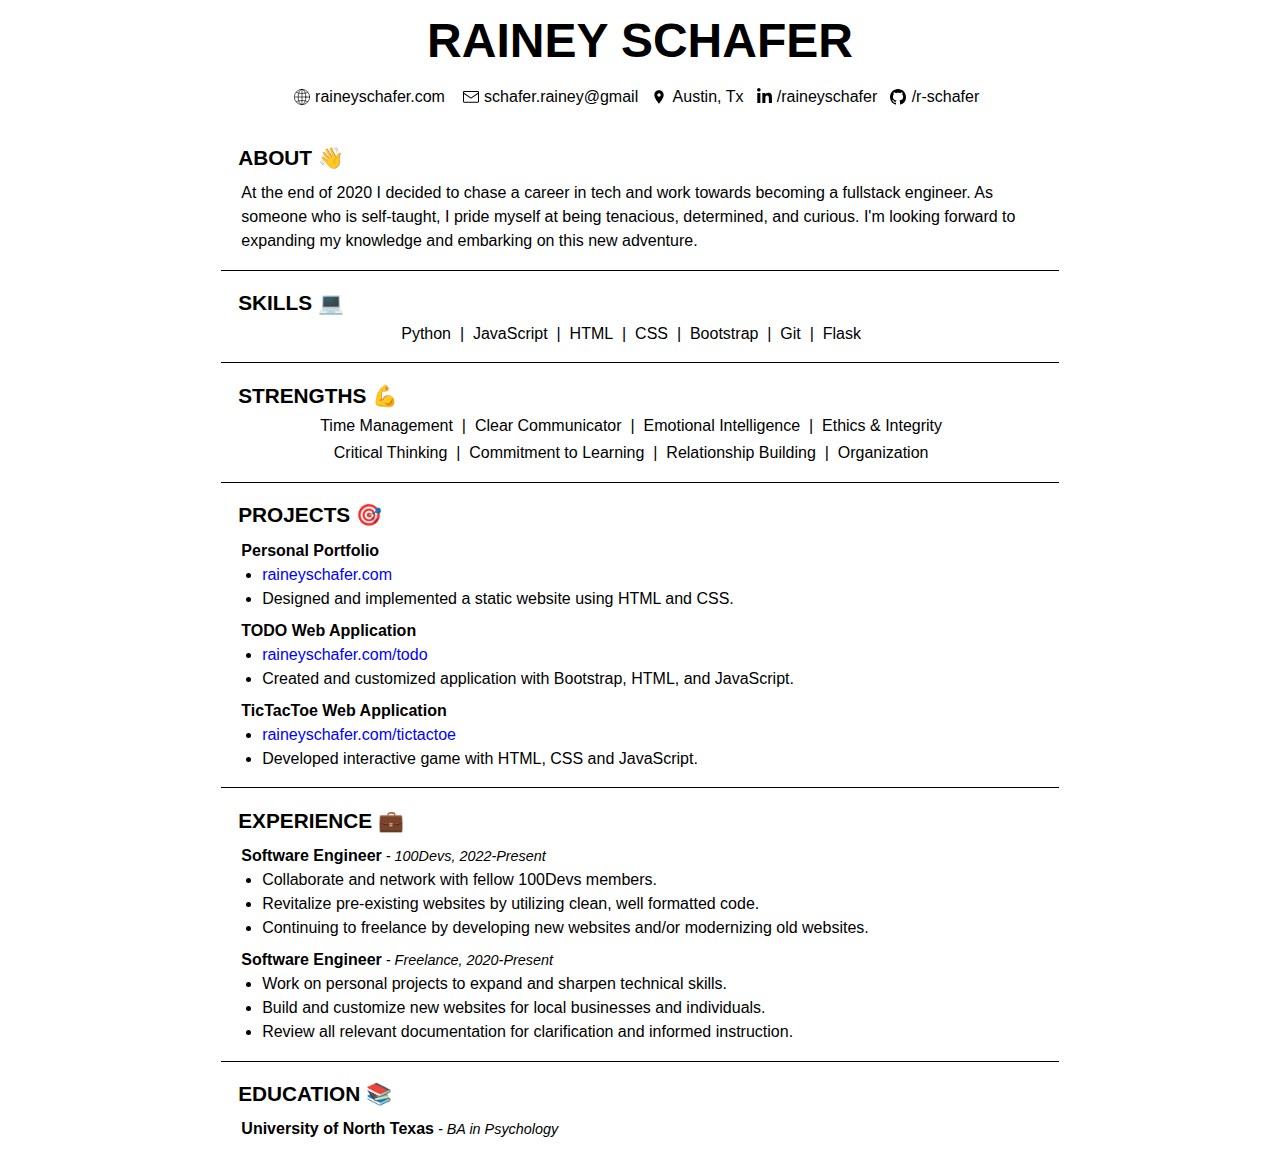
==== resume/index.html @ 215f4d24 "Add footer to website, update resume experience" ====
<!DOCTYPE html>
<html lang='en'>

<head>
    <meta charset='UTF-8' />
    <meta name="viewport" content="width=device-width, initial-scale=1">

    <title>💼 Rainey Schafer</title>
    <meta name="description" content="Rainey Schafer's resume">

    <link rel='stylesheet' href='styles.css' />
</head>

<body>
    <div class="page-container">

        <div class='header'>

            <div class='name'>
                <h1>RAINEY SCHAFER</h1>
            </div>

            <!-- icons -->
            <div class='icons'>
                <ul>
                    <li>
                        <div class='website-icon-container'>
                            <div class='website-icon'>
                                <svg xmlns="http://www.w3.org/2000/svg" xmlns:xlink="http://www.w3.org/1999/xlink"
                                    enable-background="new 0 0 50 50" height="50px" id="Layer_1" version="1.1"
                                    viewBox="0 0 50 50" width="50px" xml:space="preserve">
                                    <rect fill="none" height="50" width="50" />
                                    <circle cx="25" cy="25" fill="none" r="24" stroke="#000000" stroke-linecap="round"
                                        stroke-miterlimit="10" stroke-width="2" />
                                    <ellipse cx="25" cy="25" fill="none" rx="12" ry="24" stroke="#000000"
                                        stroke-linecap="round" stroke-miterlimit="10" stroke-width="2" />
                                    <path
                                        d="M6.365,40.438C10.766,37.729,17.479,36,25,36  c7.418,0,14.049,1.682,18.451,4.325"
                                        fill="none" stroke="#000000" stroke-miterlimit="10" stroke-width="2" />
                                    <path
                                        d="M43.635,9.563C39.234,12.271,32.521,14,25,14  c-7.417,0-14.049-1.682-18.451-4.325"
                                        fill="none" stroke="#000000" stroke-miterlimit="10" stroke-width="2" />
                                    <line fill="none" stroke="#000000" stroke-miterlimit="10" stroke-width="2" x1="1"
                                        x2="49" y1="25" y2="25" />
                                    <line fill="none" stroke="#000000" stroke-miterlimit="10" stroke-width="2" x1="25"
                                        x2="25" y1="1" y2="49" />
                                </svg>
                            </div>

                            <div class='website-info'>
                                <a href='/'><span>raineyschafer.com</span></a>
                            </div>
                        </div>
                    </li>

                    <li>
                        <div class='email-icon-container'>
                            <div class='email-icon'>
                                <svg xmlns="http://www.w3.org/2000/svg" viewBox="0 0 24 24">
                                    <path fill-rule="evenodd"
                                        d="M1.75 3A1.75 1.75 0 000 4.75v14c0 .966.784 1.75 1.75 1.75h20.5A1.75 1.75 0 0024 18.75v-14A1.75 1.75 0 0022.25 3H1.75zM1.5 4.75a.25.25 0 01.25-.25h20.5a.25.25 0 01.25.25v.852l-10.36 7a.25.25 0 01-.28 0l-10.36-7V4.75zm0 2.662V18.75c0 .138.112.25.25.25h20.5a.25.25 0 00.25-.25V7.412l-9.52 6.433c-.592.4-1.368.4-1.96 0L1.5 7.412z" />
                                </svg>
                            </div>

                            <div class='email-info'>
                                <a href='mailto:schafer.rainey@gmail.com'><span>schafer.rainey@gmail</span></a>
                            </div>
                            </a>
                        </div>
                    </li>

                    <li>
                        <div class='location-icon-container'>
                            <div class='location-icon'>
                                <svg xmlns="http://www.w3.org/2000/svg" height="48" viewBox="0 0 48 48" width="48">
                                    <path
                                        d="M24 4c-7.73 0-14 6.27-14 14 0 10.5 14 26 14 26s14-15.5 14-26c0-7.73-6.27-14-14-14zm0 19c-2.76 0-5-2.24-5-5s2.24-5 5-5 5 2.24 5 5-2.24 5-5 5z" />
                                    <path d="M0 0h48v48h-48z" fill="none" />
                                </svg>
                            </div>

                            <div class='location-info'>
                                <span>Austin, Tx</span>
                            </div>
                        </div>
                    </li>

                    <li>
                        <div class='linkedin-icon-container'>
                            <div class='linkedin-link'>
                                <svg xmlns="http://www.w3.org/2000/svg" viewBox="0 0 448 512">
                                    <path
                                        d="M100.28 448H7.4V148.9h92.88zM53.79 108.1C24.09 108.1 0 83.5 0 53.8a53.79 53.79 0 0 1 107.58 0c0 29.7-24.1 54.3-53.79 54.3zM447.9 448h-92.68V302.4c0-34.7-.7-79.2-48.29-79.2-48.29 0-55.69 37.7-55.69 76.7V448h-92.78V148.9h89.08v40.8h1.3c12.4-23.5 42.69-48.3 87.88-48.3 94 0 111.28 61.9 111.28 142.3V448z" />
                                </svg>
                            </div>
                            <div class='linkedin-info'>
                                <a href='https://www.linkedin.com/in/raineyschafer/'><span>/raineyschafer</span></a>
                            </div>
                        </div>
                    </li>

                    <li>
                        <div class='github-icon-container'>
                            <div class='github-icon'>
                                <svg xmlns="http://www.w3.org/2000/svg" viewBox="0 0 16 16">
                                    <path fill-rule="evenodd"
                                        d="M8 0C3.58 0 0 3.58 0 8c0 3.54 2.29 6.53 5.47 7.59.4.07.55-.17.55-.38 0-.19-.01-.82-.01-1.49-2.01.37-2.53-.49-2.69-.94-.09-.23-.48-.94-.82-1.13-.28-.15-.68-.52-.01-.53.63-.01 1.08.58 1.23.82.72 1.21 1.87.87 2.33.66.07-.52.28-.87.51-1.07-1.78-.2-3.64-.89-3.64-3.95 0-.87.31-1.59.82-2.15-.08-.2-.36-1.02.08-2.12 0 0 .67-.21 2.2.82.64-.18 1.32-.27 2-.27.68 0 1.36.09 2 .27 1.53-1.04 2.2-.82 2.2-.82.44 1.1.16 1.92.08 2.12.51.56.82 1.27.82 2.15 0 3.07-1.87 3.75-3.65 3.95.29.25.54.73.54 1.48 0 1.07-.01 1.93-.01 2.2 0 .21.15.46.55.38A8.013 8.013 0 0016 8c0-4.42-3.58-8-8-8z" />
                                </svg>
                            </div>

                            <div class='github-info'>
                                <a href='https://github.com/R-Schafer'><span>/r-schafer</span></a>
                            </div>
                        </div>
                    </li>
                </ul>
            </div>
        </div>

        <!------------------------------ content of resume ----------------------------->
        <div class='content-container'>

            <div class='about-container'>
                <div class='about'>
                    <h2>ABOUT 👋 </h2>

                    <div class='about-content'>
                        <p>At the end of 2020 I decided to chase a career in tech and work towards becoming a fullstack
                            engineer.
                            As someone who is self-taught, I pride myself at being tenacious, determined, and curious.
                            I'm looking forward to expanding my knowledge and embarking on this new adventure.
                        </p>
                    </div>
                </div>
            </div>

            <div class='skills-container'>
                <div class='skills'>
                    <h2>SKILLS 💻</h2>

                    <div class='skills-content'>
                        <div class="skills-list1">
                            <ul>
                                <li>Python</li>
                                <li>JavaScript</li>
                                <li>HTML</li>
                            </ul>
                        </div>
                        <div class="skills-list2">
                            <ul>
                                <li>CSS</li>
                                <li>Bootstrap</li>
                                <li>Git</li>
                                <li>Flask</li>
                            </ul>
                        </div>
                    </div>
                </div>
            </div>

            <div class='strengths-container'>
                <div class='strengths'>
                    <h2>STRENGTHS 💪</h2>

                    <div class='strengths-content'>
                        <div class="strengths-list1">
                            <ul>
                                <li>Time Management</li>
                                <li>Clear Communicator</li>
                                <li>Emotional Intelligence</li>
                                <li>Ethics & Integrity</li>
                            </ul>
                        </div>
                        <div class="strengths-list2">
                            <ul>
                                <li>Critical Thinking</li>
                                <li>Commitment to Learning</li>
                                <li>Relationship Building</li>
                                <li>Organization</li>
                            </ul>
                        </div>
                    </div>
                </div>
            </div>

            <div class='projects-container'>
                <div class='projects'>
                    <h2>PROJECTS 🎯</h2>

                    <div class='projects-content'>

                        <h3>Personal Portfolio</h3>
                        <ul>
                            <li><a href="/">raineyschafer.com</a></li>
                            <li>Designed and implemented a static website using HTML and CSS.</li>
                        </ul>

                        <h3>TODO Web Application</h3>
                        <ul>
                            <li><a href="/todo">raineyschafer.com/todo</a></li>
                            <li>Created and customized application with Bootstrap, HTML, and JavaScript.</li>
                        </ul>

                        <h3>TicTacToe Web Application</h3>
                        <ul>
                            <li><a href="/tictactoe">raineyschafer.com/tictactoe</a></li>
                            <li>Developed interactive game with HTML, CSS and JavaScript.</li>
                        </ul>
                    </div>
                </div>

            </div>

            <div class='experience-container'>
                <div class='experience'>
                    <h2>EXPERIENCE 💼</h2>

                    <div class='experience-content'>

                        <h3>Software Engineer<span> - 100Devs, 2022-Present</span></h3>
                        <ul>
                            <li>Collaborate and network with fellow 100Devs members.</li>
                            <li>Revitalize pre-existing websites by utilizing clean, well formatted code.</li>
                            <li>Continuing to freelance by developing new websites and/or modernizing old websites.</li>
                        </ul>

                        <h3>Software Engineer<span> - Freelance, 2020-Present</span></h3>
                        <ul>
                            <li>Work on personal projects to expand and sharpen technical skills.</li>
                            <li>Build and customize new websites for local businesses and individuals.</li>
                            <li>Review all relevant documentation for clarification and informed instruction.</li>
                        </ul>
                    </div>
                </div>
            </div>

            <div class='education-container'>
                <div class='education'>
                    <h2>EDUCATION 📚</h2>

                    <div class='education-content'>
                        <h3>University of North Texas<span> - BA in Psychology</span></h3>
                    </div>
                </div>
            </div>
        </div>
    </div>
</body>

</html>
---- resume/styles.css ----
* {
    margin: 0;
    padding: 0;
    box-sizing: border-box;
    flex-wrap:  wrap;
}

html, body {
    font-family:'Trebuchet MS', 'Lucida Sans Unicode', 'Lucida Grande', 'Lucida Sans', Arial, sans-serif;
}

body {
    margin: 0 auto;
    width: min(98ch,100vw - 2rem);
}

.page-container {
    width: 100%;
    line-height: 1.5;
}
/* ______________________ Header and Icons______________________ */
.header {
    width: 100%;
    margin-top: .3rem;
}

.name {
    font-size: 1.5rem;
    color: black;
    text-align: center;
    margin-bottom: .5rem;
}

.icons li{
    list-style-type: none;
}

.icons span {
    font-size: 1rem;
}

.icons ul{
    display: flex;
    justify-content: center;
    margin-bottom: 2%;
    flex-wrap: wrap;
}

svg {
    height: 18px;
    width: 16px;
    fill: black;
    margin: .2rem;
}

.linkedin-link svg {
    height: 17px;
    width: 15px;
}

.website-icon-container,
.email-icon-container,
.github-icon-container,
.location-icon-container,
.linkedin-icon-container {
    display: flex;
}
.email-icon-container {
    margin-left: .3rem;
}

.website-info,
.email-info,
.github-info,
.location-info,
.linkedin-info {
    padding: 0 10px 0 2px;
}

/* ______________________ Content of resume______________________ */

/* font size and spacing */

.content-container {
    height: 100%;
    padding: 0 2% 2%;
}

h2 {
    font-size: 1.3rem;
    font-weight: bold;
    margin-top: .5rem
}
.about h2 {
    margin-top: 0
}

h3 {
    font-size: 1rem;
    margin-top: .5rem;
    margin-left: .2rem;
}

li {
    font-size: 1rem;
}

.experience-content span,
.education-content span {
    font-size: .9rem;
    font-weight: normal;
    font-style: italic;
}

p {
    font-size: 1rem;
    margin-top: .5rem;
    margin-left: .2rem;
    margin-right: 2%;
}


/* laying out the skills section */
.skills-content {
    display: flex;
    justify-content: center;
}


/* putting pipes between skills and strengths*/

.skills-container li::after,
.strengths-container li::after {
    content: "|";
    margin: 0 1ch;
}

.skills-list2 li:last-child:after,
.strengths-container li:last-child:after {
    content: "";
}

/* spacing the sections of the resume */

.about-container {
    padding: 1% 2% 2% 2%;
}

.skills-container,
.strengths-container,
.projects-container,
.experience-container, 
.education-container {
    border-top: 1px solid black;
    padding: 1% 2% 2% 2%;
}

.skills-content ul,
.strengths-content ul {
    display: flex;
    list-style-type: none;
    justify-content: center;
    padding-top: .2rem;
}

.projects-content ul {
    justify-content: space-evenly;
}

.projects-content li,
.experience-content li {
    margin-left: 1.5rem;
}

/* link styles */


.icons a:link {
    color:black;
}
.icons a:visited {
    color:black;
}

a:link {
    color: blue;
    text-decoration: none;
}
a:visited {
    color: blue;
}
a:hover {
    font-style: italic;
}

/* ______________________ Media Queries______________________ */

@media print {
    body {
        width: 99%;
    }
    
    a:link {
    color: black;
    }

    .page-container {
    line-height: normal;
    }

    svg {
        height: 16px;
        width: 14px;
        margin: .1rem;
    }
} 


@media screen and (max-width: 745px) {

    /* removing pipes from strengths as screen shrinks*/
    .strengths-container li::after {
        content: "";
    }

    .skills-content{
        justify-content: center;
        display: flex;
        flex-wrap: wrap;
    }

    /* making sure the strength lists collapses nicely */
    .strengths-content {
        justify-content: center;
        display: flex;
        flex-wrap: wrap;
    }
    
    .strengths-list1 ul{
        display:flex;
        flex-wrap: wrap;
        justify-content:center;
        min-width: 200px;
        max-width: 200px;
    }
    
    .strengths-list2 ul {
        flex-wrap: wrap;
        min-width: 200px;
        max-width: 200px;
    }
    
    /* adding space between sections */
    p,
    .skills-content,
    .strengths-content,
    .projects-content,
    .experience-content {
        margin-bottom: 1rem;
    }

    .about h2 {
        margin-top: 1rem;
        margin-bottom: 1rem;
    }

    h2 {
        margin-top: 1rem;
        margin-bottom: 1rem;
    }

    .projects-content li:last-child,
    .experience-content li:last-child {
        margin-bottom: 1.5rem;
    }
}


@media screen and (max-width: 556px) {

    /* removing pipes from skills as screen shrinks*/
    .skills-container li::after {
        content: "";
    }

     /* making sure the skill list collapses nicely */
    .skills-content{
        justify-content: center;
        display: flex;
        flex-wrap: wrap;
    } 

    /* moving the about section down */
    .about h2 {
        margin-top: 2rem;
    }
}



@media screen and (max-width: 400px) {

    /* making sure the skill list collapses nicely */
    .icons li{
        margin: 1px 40px 1px 40px;
    }
}




/* 
link the top section to appropriate sites
*/
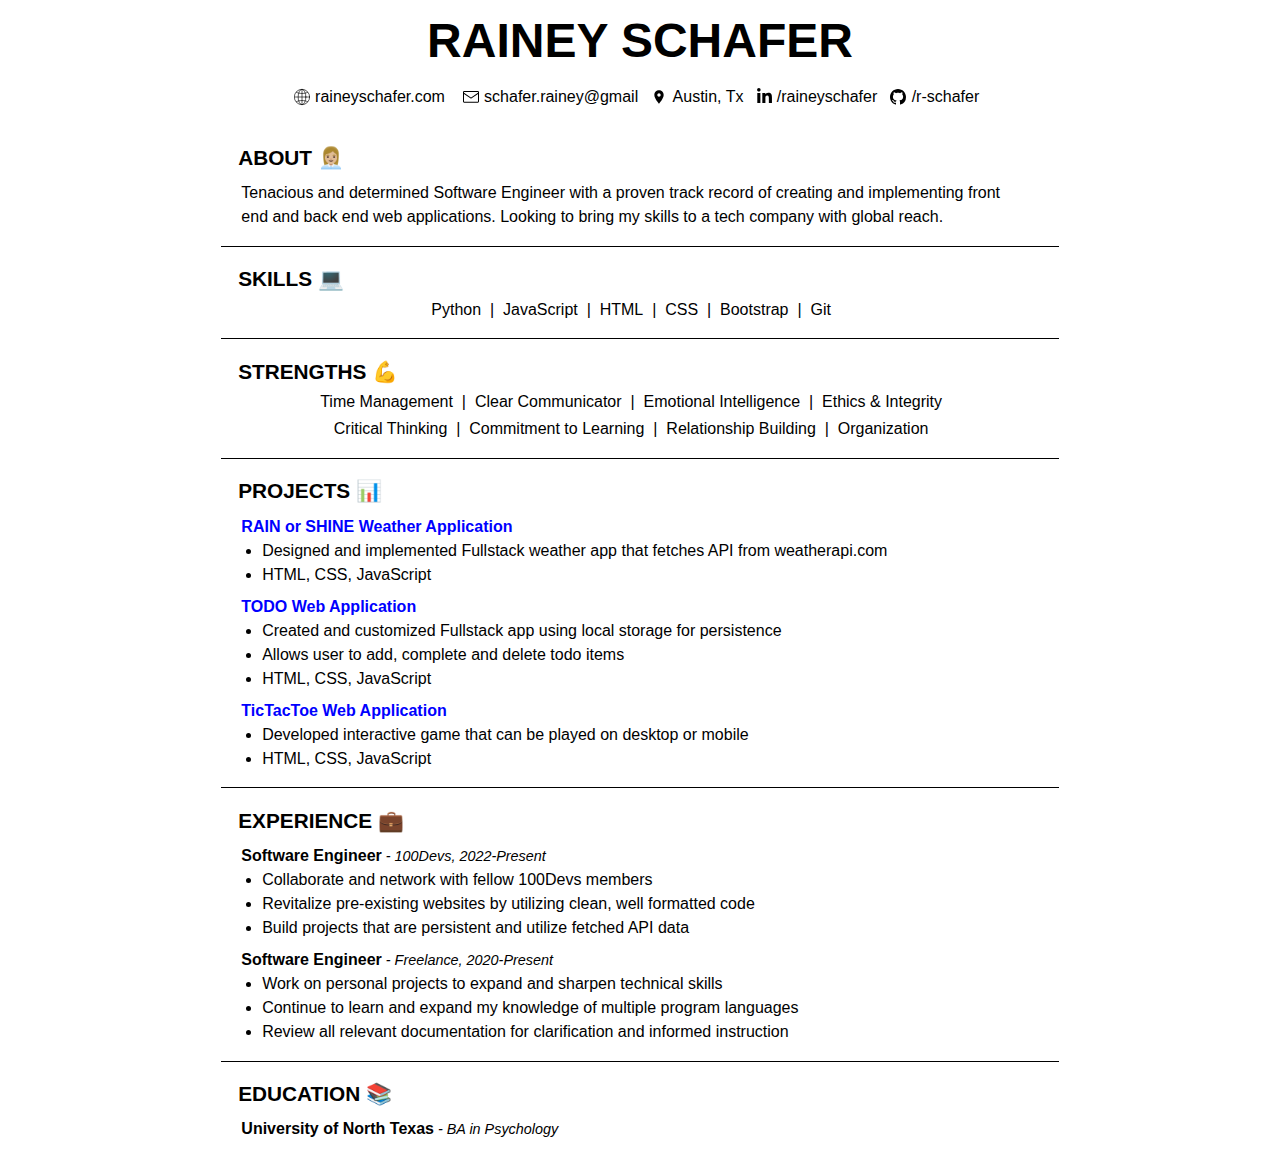
==== commit 2b9a4128: "Update projects" ====
--- a/resume/index.html
+++ b/resume/index.html
@@ -122,14 +122,11 @@
 
             <div class='about-container'>
                 <div class='about'>
-                    <h2>ABOUT 👋 </h2>
+                    <h2>ABOUT 👩🏼‍💼</h2>
 
                     <div class='about-content'>
-                        <p>At the end of 2020 I decided to chase a career in tech and work towards becoming a fullstack
-                            engineer.
-                            As someone who is self-taught, I pride myself at being tenacious, determined, and curious.
-                            I'm looking forward to expanding my knowledge and embarking on this new adventure.
-                        </p>
+                        <p>Tenacious and determined Software Engineer with a proven track record of creating and implementing front end and back end web applications.
+                        Looking to bring my skills to a tech company with global reach.</p>
                     </div>
                 </div>
             </div>
@@ -151,7 +148,6 @@
                                 <li>CSS</li>
                                 <li>Bootstrap</li>
                                 <li>Git</li>
-                                <li>Flask</li>
                             </ul>
                         </div>
                     </div>
@@ -185,26 +181,27 @@
 
             <div class='projects-container'>
                 <div class='projects'>
-                    <h2>PROJECTS 🎯</h2>
+                    <h2>PROJECTS 📊</h2>
 
                     <div class='projects-content'>
 
-                        <h3>Personal Portfolio</h3>
-                        <ul>
-                            <li><a href="/">raineyschafer.com</a></li>
-                            <li>Designed and implemented a static website using HTML and CSS.</li>
-                        </ul>
-
-                        <h3>TODO Web Application</h3>
-                        <ul>
-                            <li><a href="/todo">raineyschafer.com/todo</a></li>
-                            <li>Created and customized application with Bootstrap, HTML, and JavaScript.</li>
-                        </ul>
-
-                        <h3>TicTacToe Web Application</h3>
-                        <ul>
-                            <li><a href="/tictactoe">raineyschafer.com/tictactoe</a></li>
-                            <li>Developed interactive game with HTML, CSS and JavaScript.</li>
+                        <h3><a href="https://vermillion-pudding-e18ce7.netlify.app/">RAIN or SHINE Weather Application</a></h3>
+                        <ul>
+                            <li>Designed and implemented Fullstack weather app that fetches API from weatherapi.com</li>
+                            <li>HTML, CSS, JavaScript</li>
+                        </ul>
+
+                        <h3><a href="https://regal-alfajores-3e26db.netlify.app/">TODO Web Application</a></h3>
+                        <ul>
+                            <li>Created and customized Fullstack app using local storage for persistence</li>
+                            <li>Allows user to add, complete and delete todo items</li>
+                            <li>HTML, CSS, JavaScript</li>
+                        </ul>
+
+                        <h3><a href="https://resplendent-griffin-791c2f.netlify.app/">TicTacToe Web Application</a></h3>
+                        <ul>
+                            <li>Developed interactive game that can be played on desktop or mobile</li>
+                            <li>HTML, CSS, JavaScript</li>
                         </ul>
                     </div>
                 </div>
@@ -219,16 +216,16 @@
 
                         <h3>Software Engineer<span> - 100Devs, 2022-Present</span></h3>
                         <ul>
-                            <li>Collaborate and network with fellow 100Devs members.</li>
-                            <li>Revitalize pre-existing websites by utilizing clean, well formatted code.</li>
-                            <li>Continuing to freelance by developing new websites and/or modernizing old websites.</li>
+                            <li>Collaborate and network with fellow 100Devs members</li>
+                            <li>Revitalize pre-existing websites by utilizing clean, well formatted code</li>
+                            <li>Build projects that are persistent and utilize fetched API data</li>
                         </ul>
 
                         <h3>Software Engineer<span> - Freelance, 2020-Present</span></h3>
                         <ul>
-                            <li>Work on personal projects to expand and sharpen technical skills.</li>
-                            <li>Build and customize new websites for local businesses and individuals.</li>
-                            <li>Review all relevant documentation for clarification and informed instruction.</li>
+                            <li>Work on personal projects to expand and sharpen technical skills</li>
+                            <li>Continue to learn and expand my knowledge of multiple program languages</li>
+                            <li>Review all relevant documentation for clarification and informed instruction</li>
                         </ul>
                     </div>
                 </div>
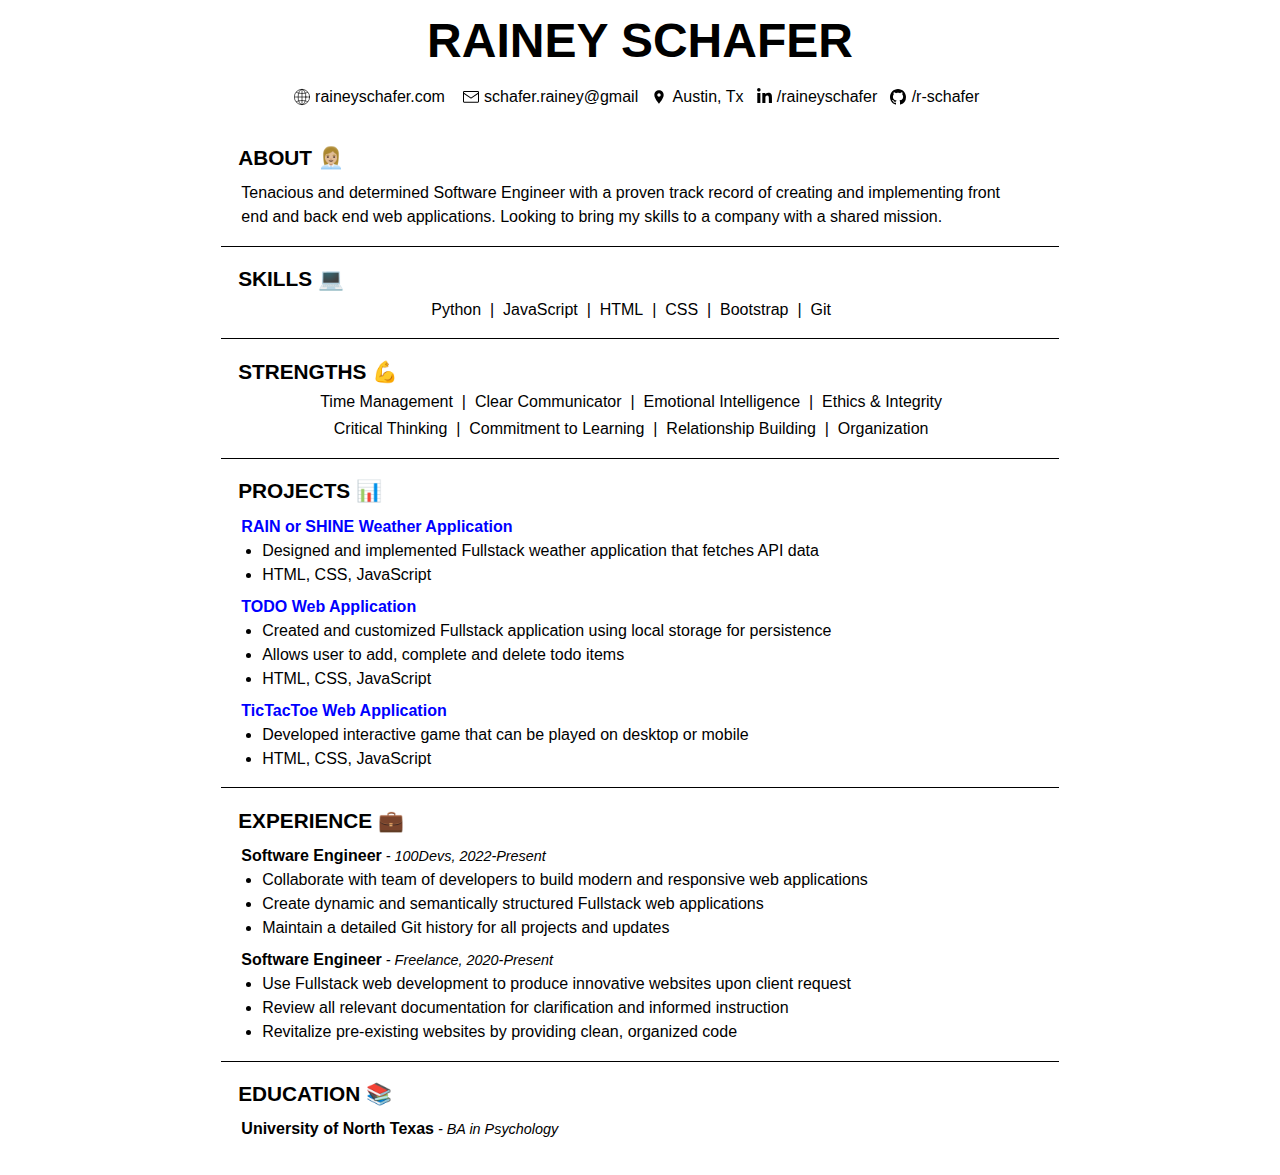
==== commit f54f6916: "Updated work experience" ====
--- a/resume/index.html
+++ b/resume/index.html
@@ -126,7 +126,7 @@
 
                     <div class='about-content'>
                         <p>Tenacious and determined Software Engineer with a proven track record of creating and implementing front end and back end web applications.
-                        Looking to bring my skills to a tech company with global reach.</p>
+                        Looking to bring my skills to a company with a shared mission.</p>
                     </div>
                 </div>
             </div>
@@ -187,13 +187,13 @@
 
                         <h3><a href="https://vermillion-pudding-e18ce7.netlify.app/">RAIN or SHINE Weather Application</a></h3>
                         <ul>
-                            <li>Designed and implemented Fullstack weather app that fetches API from weatherapi.com</li>
+                            <li>Designed and implemented Fullstack weather application that fetches API data</li>
                             <li>HTML, CSS, JavaScript</li>
                         </ul>
 
                         <h3><a href="https://regal-alfajores-3e26db.netlify.app/">TODO Web Application</a></h3>
                         <ul>
-                            <li>Created and customized Fullstack app using local storage for persistence</li>
+                            <li>Created and customized Fullstack application using local storage for persistence</li>
                             <li>Allows user to add, complete and delete todo items</li>
                             <li>HTML, CSS, JavaScript</li>
                         </ul>
@@ -215,17 +215,18 @@
                     <div class='experience-content'>
 
                         <h3>Software Engineer<span> - 100Devs, 2022-Present</span></h3>
-                        <ul>
-                            <li>Collaborate and network with fellow 100Devs members</li>
-                            <li>Revitalize pre-existing websites by utilizing clean, well formatted code</li>
-                            <li>Build projects that are persistent and utilize fetched API data</li>
+                        <ul>                   
+                            <li>Collaborate with team of developers to build modern and responsive web
+                                applications</li>
+                            <li>Create dynamic and semantically structured Fullstack web applications</li>
+                            <li>Maintain a detailed Git history for all projects and updates</li>
                         </ul>
 
                         <h3>Software Engineer<span> - Freelance, 2020-Present</span></h3>
                         <ul>
-                            <li>Work on personal projects to expand and sharpen technical skills</li>
-                            <li>Continue to learn and expand my knowledge of multiple program languages</li>
+                            <li>Use Fullstack web development to produce innovative websites upon client request</li>
                             <li>Review all relevant documentation for clarification and informed instruction</li>
+                            <li>Revitalize pre-existing websites by providing clean, organized code</li>
                         </ul>
                     </div>
                 </div>
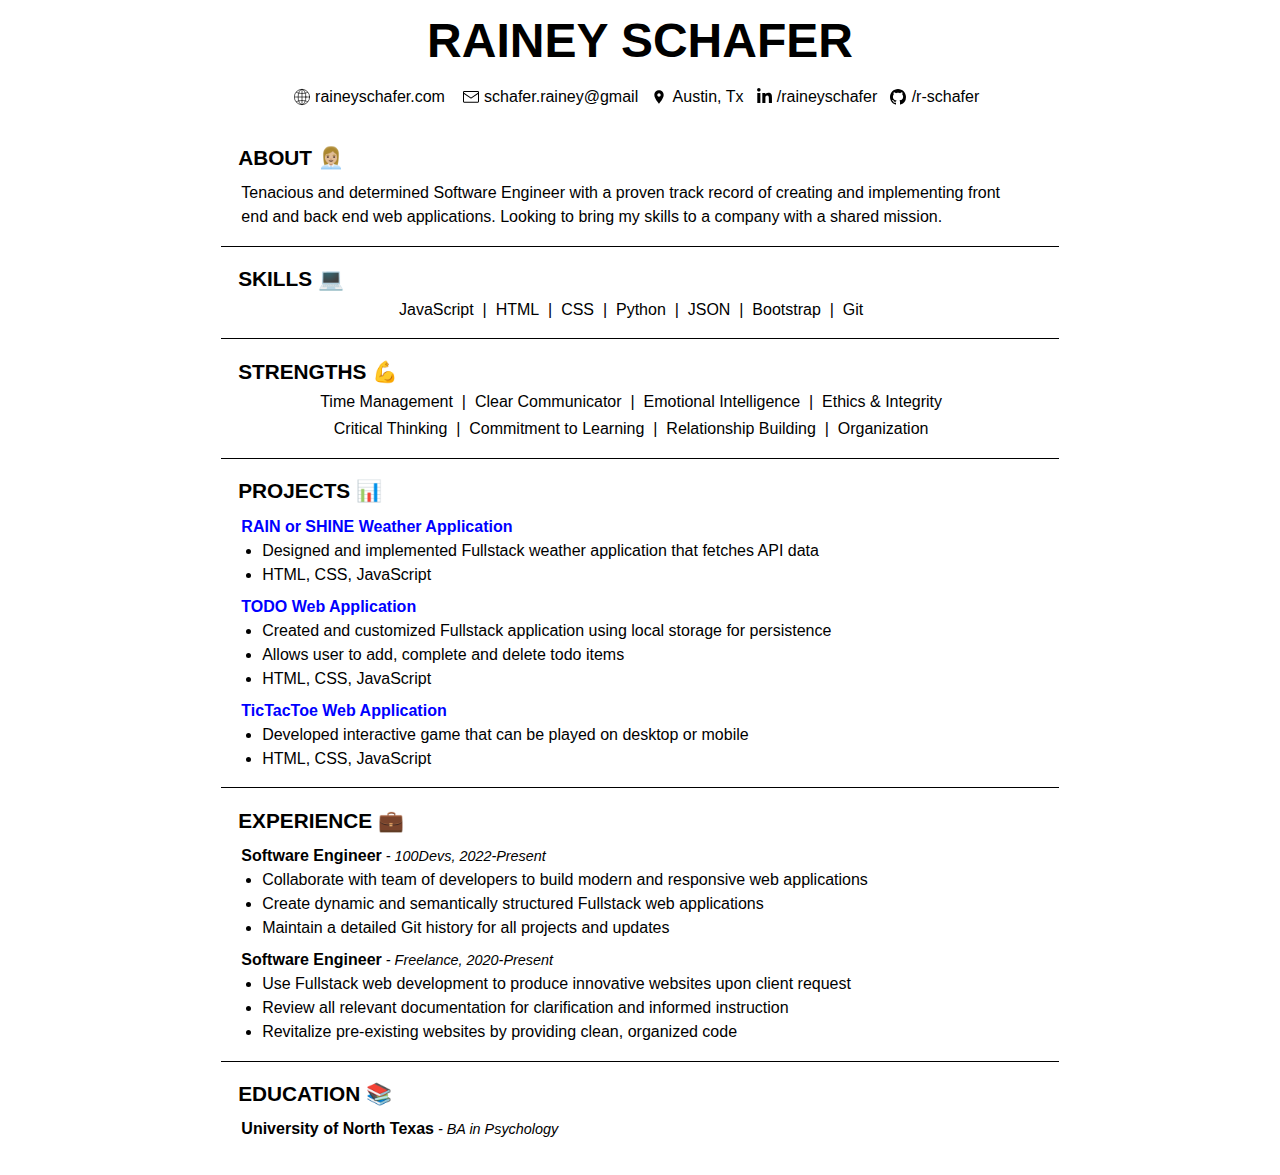
==== commit c1907d4d: "Add skill" ====
--- a/resume/index.html
+++ b/resume/index.html
@@ -138,14 +138,15 @@
                     <div class='skills-content'>
                         <div class="skills-list1">
                             <ul>
-                                <li>Python</li>
                                 <li>JavaScript</li>
                                 <li>HTML</li>
+                                <li>CSS</li>
+                                <li>Python</li>
                             </ul>
                         </div>
                         <div class="skills-list2">
                             <ul>
-                                <li>CSS</li>
+                                <li>JSON</li>
                                 <li>Bootstrap</li>
                                 <li>Git</li>
                             </ul>
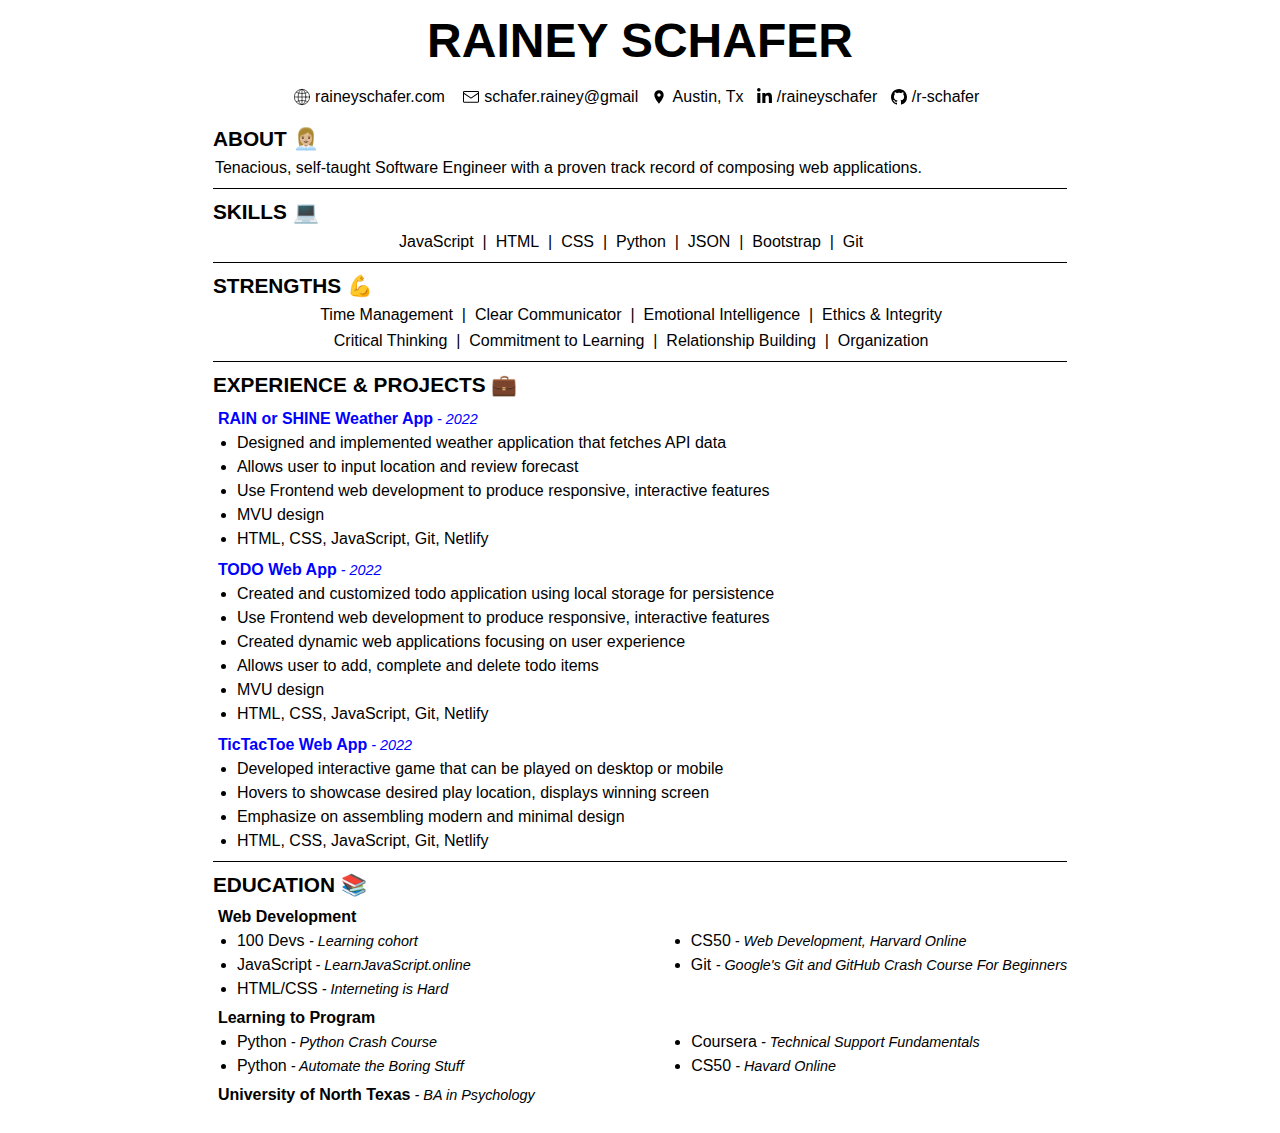
==== commit b93d3e64: "Update education and projects" ====
--- a/resume/index.html
+++ b/resume/index.html
@@ -5,7 +5,7 @@
     <meta charset='UTF-8' />
     <meta name="viewport" content="width=device-width, initial-scale=1">
 
-    <title>💼 Rainey Schafer</title>
+    <title>Rainey Schafer Resume</title>
     <meta name="description" content="Rainey Schafer's resume">
 
     <link rel='stylesheet' href='styles.css' />
@@ -125,8 +125,7 @@
                     <h2>ABOUT 👩🏼‍💼</h2>
 
                     <div class='about-content'>
-                        <p>Tenacious and determined Software Engineer with a proven track record of creating and implementing front end and back end web applications.
-                        Looking to bring my skills to a company with a shared mission.</p>
+                        <p>Tenacious, self-taught Software Engineer with a proven track record of composing web applications.</p>
                     </div>
                 </div>
             </div>
@@ -182,55 +181,39 @@
 
             <div class='projects-container'>
                 <div class='projects'>
-                    <h2>PROJECTS 📊</h2>
+                    <h2>EXPERIENCE & PROJECTS 💼</h2>
 
                     <div class='projects-content'>
 
-                        <h3><a href="https://vermillion-pudding-e18ce7.netlify.app/">RAIN or SHINE Weather Application</a></h3>
+                        <h3><a href="https://vermillion-pudding-e18ce7.netlify.app/">RAIN or SHINE Weather App</a><span> - 2022</span></h3>
                         <ul>
-                            <li>Designed and implemented Fullstack weather application that fetches API data</li>
-                            <li>HTML, CSS, JavaScript</li>
+                            <li>Designed and implemented weather application that fetches API data</li>
+                            <li>Allows user to input location and review forecast</li>
+                            <li>Use Frontend web development to produce responsive, interactive features</li>
+                            <li>MVU design</li>
+                            <li>HTML, CSS, JavaScript, Git, Netlify</li>
                         </ul>
 
-                        <h3><a href="https://regal-alfajores-3e26db.netlify.app/">TODO Web Application</a></h3>
+                        <h3><a href="https://regal-alfajores-3e26db.netlify.app/">TODO Web App</a><span> - 2022</span></h3>
                         <ul>
-                            <li>Created and customized Fullstack application using local storage for persistence</li>
+                            <li>Created and customized todo application using local storage for persistence</li>
+                            <li>Use Frontend web development to produce responsive, interactive features</li>
+                            <li>Created dynamic web applications focusing on user experience</li>
                             <li>Allows user to add, complete and delete todo items</li>
-                            <li>HTML, CSS, JavaScript</li>
+                            <li>MVU design</li>
+                            <li>HTML, CSS, JavaScript, Git, Netlify</li>
                         </ul>
 
-                        <h3><a href="https://resplendent-griffin-791c2f.netlify.app/">TicTacToe Web Application</a></h3>
+                        <h3><a href="https://resplendent-griffin-791c2f.netlify.app/">TicTacToe Web App</a><span> - 2022</span></h3>
                         <ul>
                             <li>Developed interactive game that can be played on desktop or mobile</li>
-                            <li>HTML, CSS, JavaScript</li>
+                            <li>Hovers to showcase desired play location, displays winning screen</li>
+                            <li>Emphasize on assembling modern and minimal design</li>  
+                            <li>HTML, CSS, JavaScript, Git, Netlify</li>
                         </ul>
                     </div>
                 </div>
 
-            </div>
-
-            <div class='experience-container'>
-                <div class='experience'>
-                    <h2>EXPERIENCE 💼</h2>
-
-                    <div class='experience-content'>
-
-                        <h3>Software Engineer<span> - 100Devs, 2022-Present</span></h3>
-                        <ul>                   
-                            <li>Collaborate with team of developers to build modern and responsive web
-                                applications</li>
-                            <li>Create dynamic and semantically structured Fullstack web applications</li>
-                            <li>Maintain a detailed Git history for all projects and updates</li>
-                        </ul>
-
-                        <h3>Software Engineer<span> - Freelance, 2020-Present</span></h3>
-                        <ul>
-                            <li>Use Fullstack web development to produce innovative websites upon client request</li>
-                            <li>Review all relevant documentation for clarification and informed instruction</li>
-                            <li>Revitalize pre-existing websites by providing clean, organized code</li>
-                        </ul>
-                    </div>
-                </div>
             </div>
 
             <div class='education-container'>
@@ -238,6 +221,39 @@
                     <h2>EDUCATION 📚</h2>
 
                     <div class='education-content'>
+                        <h3>Web Development</h3>
+                        <div class="web-dev-container">
+                            <div class="web-dev1">
+                                <ul >
+                                    <li>100 Devs <span> - Learning cohort</span></li>
+                                    <li>JavaScript<span> - LearnJavaScript.online</span></li>
+                                    <li>HTML/CSS<span> - Interneting is Hard</span></li>
+                                    
+                                </ul>
+                            </div>
+                            <div class="web-dev2">
+                                <ul >
+                                    <li>CS50<span> - Web Development, Harvard Online</span></li>
+                                    <li>Git <span> - Google's Git and GitHub Crash Course For Beginners</span></li>
+                                </ul>
+                            </div>
+                        </div>
+
+                        <h3>Learning to Program</h3>
+                        <div class="learn-container">
+                            <div class="learn1">
+                                <ul>
+                                    <li>Python<span> - Python Crash Course</span></li>
+                                    <li>Python<span> - Automate the Boring Stuff</span></li>
+                                </ul>
+                            </div>
+                            <div class="learn2">
+                                <ul>
+                                    <li>Coursera<span> - Technical Support Fundamentals</span></li>
+                                    <li>CS50<span> - Havard Online</span></li>
+                                </ul> 
+                            </div>
+                        </div>               
                         <h3>University of North Texas<span> - BA in Psychology</span></h3>
                     </div>
                 </div>
--- a/resume/styles.css
+++ b/resume/styles.css
@@ -1,61 +1,62 @@
 * {
-    margin: 0;
-    padding: 0;
-    box-sizing: border-box;
-    flex-wrap:  wrap;
-}
-
-html, body {
-    font-family:'Trebuchet MS', 'Lucida Sans Unicode', 'Lucida Grande', 'Lucida Sans', Arial, sans-serif;
-}
-
+  margin: 0;
+  padding: 0;
+  box-sizing: border-box;
+  flex-wrap: wrap;
+}
+
+html,
 body {
-    margin: 0 auto;
-    width: min(98ch,100vw - 2rem);
+  font-family: "Trebuchet MS", "Lucida Sans Unicode", "Lucida Grande",
+    "Lucida Sans", Arial, sans-serif;
+}
+
+body {
+  margin: 0 auto;
+  width: min(100ch, 100vw - 2rem);
 }
 
 .page-container {
-    width: 100%;
-    line-height: 1.5;
+  width: 100%;
+  line-height: 1.5;
 }
 /* ______________________ Header and Icons______________________ */
 .header {
-    width: 100%;
-    margin-top: .3rem;
+  width: 100%;
+  margin-top: 0.3rem;
 }
 
 .name {
-    font-size: 1.5rem;
-    color: black;
-    text-align: center;
-    margin-bottom: .5rem;
-}
-
-.icons li{
-    list-style-type: none;
+  font-size: 1.5rem;
+  color: black;
+  text-align: center;
+  margin-bottom: 0.5rem;
+}
+
+.icons li {
+  list-style-type: none;
 }
 
 .icons span {
-    font-size: 1rem;
-}
-
-.icons ul{
-    display: flex;
-    justify-content: center;
-    margin-bottom: 2%;
-    flex-wrap: wrap;
+  font-size: 1rem;
+}
+
+.icons ul {
+  display: flex;
+  justify-content: center;
+  flex-wrap: wrap;
 }
 
 svg {
-    height: 18px;
-    width: 16px;
-    fill: black;
-    margin: .2rem;
+  height: 18px;
+  width: 16px;
+  fill: black;
+  margin: 0.2rem;
 }
 
 .linkedin-link svg {
-    height: 17px;
-    width: 15px;
+  height: 17px;
+  width: 15px;
 }
 
 .website-icon-container,
@@ -63,10 +64,10 @@
 .github-icon-container,
 .location-icon-container,
 .linkedin-icon-container {
-    display: flex;
+  display: flex;
 }
 .email-icon-container {
-    margin-left: .3rem;
+  margin-left: 0.3rem;
 }
 
 .website-info,
@@ -74,7 +75,7 @@
 .github-info,
 .location-info,
 .linkedin-info {
-    padding: 0 10px 0 2px;
+  padding: 0 10px 0 2px;
 }
 
 /* ______________________ Content of resume______________________ */
@@ -82,237 +83,216 @@
 /* font size and spacing */
 
 .content-container {
-    height: 100%;
-    padding: 0 2% 2%;
+  height: 100%;
+  padding: 0 2% 2%;
 }
 
 h2 {
-    font-size: 1.3rem;
-    font-weight: bold;
-    margin-top: .5rem
-}
-.about h2 {
-    margin-top: 0
+  font-size: 1.3rem;
+  font-weight: bold;
+  margin-top: 5px;
 }
 
 h3 {
-    font-size: 1rem;
-    margin-top: .5rem;
-    margin-left: .2rem;
+  font-size: 1rem;
+  margin-top: 5px;
+  margin-left: 5px;
+}
+
+.projects-content h3 {
+  margin-top: 7px;
 }
 
 li {
-    font-size: 1rem;
-}
-
-.experience-content span,
-.education-content span {
-    font-size: .9rem;
-    font-weight: normal;
-    font-style: italic;
+  font-size: 1rem;
+}
+
+.education-content span,
+.projects-content span {
+  font-size: 0.9rem;
+  font-weight: normal;
+  font-style: italic;
 }
 
 p {
-    font-size: 1rem;
-    margin-top: .5rem;
-    margin-left: .2rem;
-    margin-right: 2%;
-}
-
+  font-size: 1rem;
+  margin-top: 2px;
+  margin-left: 2px;
+  margin-right: 2%;
+}
 
 /* laying out the skills section */
 .skills-content {
-    display: flex;
-    justify-content: center;
-}
-
+  display: flex;
+  justify-content: center;
+}
 
 /* putting pipes between skills and strengths*/
 
 .skills-container li::after,
 .strengths-container li::after {
-    content: "|";
-    margin: 0 1ch;
+  content: "|";
+  margin: 0 1ch;
 }
 
 .skills-list2 li:last-child:after,
 .strengths-container li:last-child:after {
-    content: "";
+  content: "";
 }
 
 /* spacing the sections of the resume */
 
 .about-container {
-    padding: 1% 2% 2% 2%;
+  padding: 2px 0 8px 0;
 }
 
 .skills-container,
 .strengths-container,
 .projects-container,
-.experience-container, 
 .education-container {
-    border-top: 1px solid black;
-    padding: 1% 2% 2% 2%;
+  border-top: 1px solid black;
+  padding: 2px 0 8px 0;
 }
 
 .skills-content ul,
 .strengths-content ul {
-    display: flex;
-    list-style-type: none;
-    justify-content: center;
-    padding-top: .2rem;
+  display: flex;
+  list-style-type: none;
+  justify-content: center;
+  padding-top: 2px;
 }
 
 .projects-content ul {
-    justify-content: space-evenly;
+  justify-content: space-evenly;
 }
 
 .projects-content li,
-.experience-content li {
-    margin-left: 1.5rem;
+.education-content li {
+  margin-left: 1.5rem;
+}
+
+/* laying out the education section */
+.web-dev-container,
+.learn-container {
+  display: flex;
+  justify-content: space-between;
+}
+
+.web-dev2,
+.learn2 {
+  min-width: 400px;
 }
 
 /* link styles */
 
-
 .icons a:link {
-    color:black;
+  color: black;
 }
 .icons a:visited {
-    color:black;
-}
-
-a:link {
-    color: blue;
-    text-decoration: none;
-}
-a:visited {
-    color: blue;
-}
-a:hover {
-    font-style: italic;
+  color: black;
+}
+
+a:link,
+.projects-content span {
+  color: blue;
+  text-decoration: none;
+}
+a:visited,
+.projects-content span {
+  color: blue;
+}
+a:hover,
+.projects-content span {
+  font-style: italic;
 }
 
 /* ______________________ Media Queries______________________ */
 
 @media print {
-    body {
-        width: 99%;
-    }
-    
-    a:link {
+  body {
+    width: 100%;
+  }
+
+  a:link {
     color: black;
-    }
-
-    .page-container {
+  }
+
+  .page-container {
     line-height: normal;
-    }
-
-    svg {
-        height: 16px;
-        width: 14px;
-        margin: .1rem;
-    }
-} 
-
+  }
+
+  svg {
+    height: 16px;
+    width: 14px;
+    margin: 0.1rem;
+  }
+}
 
 @media screen and (max-width: 745px) {
-
-    /* removing pipes from strengths as screen shrinks*/
-    .strengths-container li::after {
-        content: "";
-    }
-
-    .skills-content{
-        justify-content: center;
-        display: flex;
-        flex-wrap: wrap;
-    }
-
-    /* making sure the strength lists collapses nicely */
-    .strengths-content {
-        justify-content: center;
-        display: flex;
-        flex-wrap: wrap;
-    }
-    
-    .strengths-list1 ul{
-        display:flex;
-        flex-wrap: wrap;
-        justify-content:center;
-        min-width: 200px;
-        max-width: 200px;
-    }
-    
-    .strengths-list2 ul {
-        flex-wrap: wrap;
-        min-width: 200px;
-        max-width: 200px;
-    }
-    
-    /* adding space between sections */
-    p,
-    .skills-content,
-    .strengths-content,
-    .projects-content,
-    .experience-content {
-        margin-bottom: 1rem;
-    }
-
-    .about h2 {
-        margin-top: 1rem;
-        margin-bottom: 1rem;
-    }
-
-    h2 {
-        margin-top: 1rem;
-        margin-bottom: 1rem;
-    }
-
-    .projects-content li:last-child,
-    .experience-content li:last-child {
-        margin-bottom: 1.5rem;
-    }
-}
-
+  /* removing pipes from strengths as screen shrinks*/
+  .strengths-container li::after {
+    content: "";
+  }
+
+  .skills-content {
+    justify-content: center;
+    display: flex;
+    flex-wrap: wrap;
+  }
+
+  /* making sure the strength lists collapses nicely */
+  .strengths-content {
+    justify-content: center;
+    display: flex;
+    flex-wrap: wrap;
+  }
+
+  .strengths-list1 ul {
+    display: flex;
+    flex-wrap: wrap;
+    justify-content: center;
+    min-width: 200px;
+    max-width: 200px;
+  }
+
+  .strengths-list2 ul {
+    flex-wrap: wrap;
+    min-width: 200px;
+    max-width: 200px;
+  }
+
+  /* making sure education lists collapses nicely */
+
+  /* adding space between sections */
+  p,
+  .skills-content,
+  .strengths-content,
+  .projects-content {
+    margin-bottom: 5px;
+  }
+
+  .projects-content li:last-child {
+    margin-bottom: 5px;
+  }
+}
 
 @media screen and (max-width: 556px) {
-
-    /* removing pipes from skills as screen shrinks*/
-    .skills-container li::after {
-        content: "";
-    }
-
-     /* making sure the skill list collapses nicely */
-    .skills-content{
-        justify-content: center;
-        display: flex;
-        flex-wrap: wrap;
-    } 
-
-    /* moving the about section down */
-    .about h2 {
-        margin-top: 2rem;
-    }
-}
-
-
+  /* removing pipes from skills as screen shrinks*/
+  .skills-container li::after {
+    content: "";
+  }
+
+  /* making sure the skill list collapses nicely */
+  .skills-content {
+    justify-content: center;
+    display: flex;
+    flex-wrap: wrap;
+  }
+}
 
 @media screen and (max-width: 400px) {
-
-    /* making sure the skill list collapses nicely */
-    .icons li{
-        margin: 1px 40px 1px 40px;
-    }
-}
-
-
-
-
-/* 
-link the top section to appropriate sites
-*/
-
-
-
-
+  /* making sure the skill list collapses nicely */
+  .icons li {
+    margin: 1px 40px 1px 40px;
+  }
+}
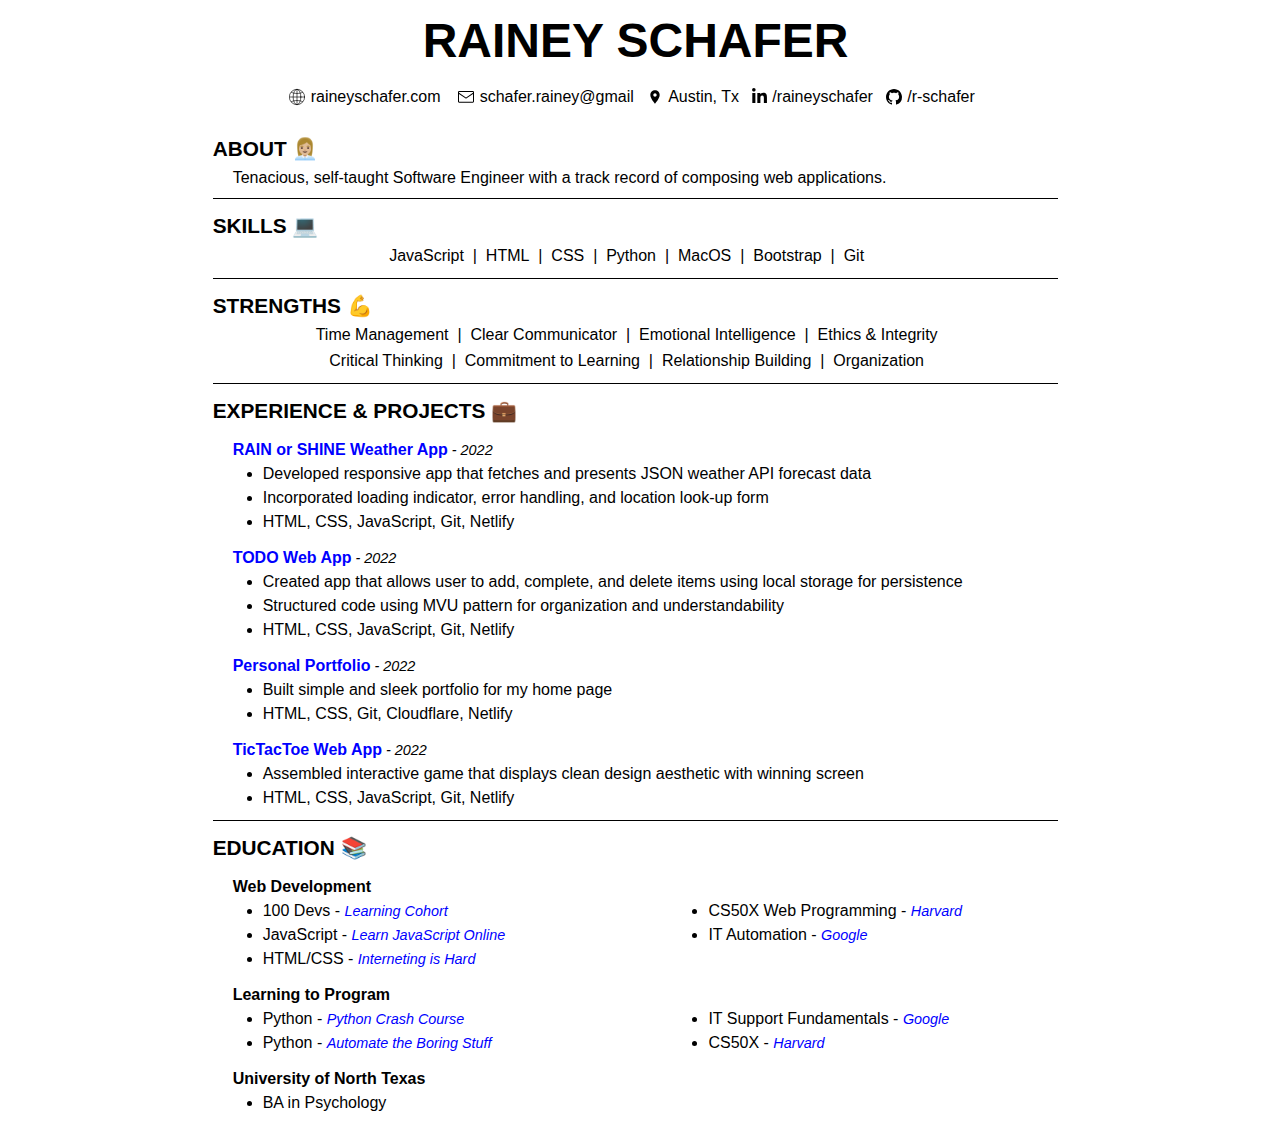
==== commit 4295ab27: "updated styles and projects" ====
--- a/resume/index.html
+++ b/resume/index.html
@@ -5,7 +5,7 @@
     <meta charset='UTF-8' />
     <meta name="viewport" content="width=device-width, initial-scale=1">
 
-    <title>Rainey Schafer Resume</title>
+    <title>Rainey Schafer - Resume</title>
     <meta name="description" content="Rainey Schafer's resume">
 
     <link rel='stylesheet' href='styles.css' />
@@ -125,14 +125,14 @@
                     <h2>ABOUT 👩🏼‍💼</h2>
 
                     <div class='about-content'>
-                        <p>Tenacious, self-taught Software Engineer with a proven track record of composing web applications.</p>
+                        <p>Tenacious, self-taught Software Engineer with a track record of composing web applications.</p>
                     </div>
                 </div>
             </div>
 
             <div class='skills-container'>
                 <div class='skills'>
-                    <h2>SKILLS 💻</h2>
+                    <h2>SKILLS 💻 </h2>
 
                     <div class='skills-content'>
                         <div class="skills-list1">
@@ -145,7 +145,7 @@
                         </div>
                         <div class="skills-list2">
                             <ul>
-                                <li>JSON</li>
+                                <li>MacOS</li>
                                 <li>Bootstrap</li>
                                 <li>Git</li>
                             </ul>
@@ -187,30 +187,30 @@
 
                         <h3><a href="https://vermillion-pudding-e18ce7.netlify.app/">RAIN or SHINE Weather App</a><span> - 2022</span></h3>
                         <ul>
-                            <li>Designed and implemented weather application that fetches API data</li>
-                            <li>Allows user to input location and review forecast</li>
-                            <li>Use Frontend web development to produce responsive, interactive features</li>
-                            <li>MVU design</li>
+                            <li>Developed responsive app that fetches and presents JSON weather API forecast data</li>
+                            <li>Incorporated loading indicator, error handling, and location look-up form</li>
                             <li>HTML, CSS, JavaScript, Git, Netlify</li>
                         </ul>
 
                         <h3><a href="https://regal-alfajores-3e26db.netlify.app/">TODO Web App</a><span> - 2022</span></h3>
                         <ul>
-                            <li>Created and customized todo application using local storage for persistence</li>
-                            <li>Use Frontend web development to produce responsive, interactive features</li>
-                            <li>Created dynamic web applications focusing on user experience</li>
-                            <li>Allows user to add, complete and delete todo items</li>
-                            <li>MVU design</li>
+                            <li>Created app that allows user to add, complete, and delete items using local storage for persistence</li>
+                            <li>Structured code using MVU pattern for organization and understandability</li>                         
                             <li>HTML, CSS, JavaScript, Git, Netlify</li>
                         </ul>
 
+                        <h3><a href="https://raineyschafer.com">Personal Portfolio</a><span> - 2022</span></h3>
+                        <ul>
+                            <li>Built simple and sleek portfolio for my home page</li>
+                            <li>HTML, CSS, Git, Cloudflare, Netlify</li>
+                        </ul>
+
                         <h3><a href="https://resplendent-griffin-791c2f.netlify.app/">TicTacToe Web App</a><span> - 2022</span></h3>
                         <ul>
-                            <li>Developed interactive game that can be played on desktop or mobile</li>
-                            <li>Hovers to showcase desired play location, displays winning screen</li>
-                            <li>Emphasize on assembling modern and minimal design</li>  
+                            <li>Assembled interactive game that displays clean design aesthetic with winning screen</li>
                             <li>HTML, CSS, JavaScript, Git, Netlify</li>
                         </ul>
+                        
                     </div>
                 </div>
 
@@ -225,16 +225,15 @@
                         <div class="web-dev-container">
                             <div class="web-dev1">
                                 <ul >
-                                    <li>100 Devs <span> - Learning cohort</span></li>
-                                    <li>JavaScript<span> - LearnJavaScript.online</span></li>
-                                    <li>HTML/CSS<span> - Interneting is Hard</span></li>
-                                    
+                                    <li>100 Devs - <span><a href="https://gleam.io/e6AV3/100devs-signup">Learning Cohort</a></span></li>
+                                    <li>JavaScript - <span><a href="https://learnjavascript.online/">Learn JavaScript Online</a></span></li>
+                                    <li>HTML/CSS - <span><a href="https://www.internetingishard.com/">Interneting is Hard</a></span></li>   
                                 </ul>
                             </div>
                             <div class="web-dev2">
                                 <ul >
-                                    <li>CS50<span> - Web Development, Harvard Online</span></li>
-                                    <li>Git <span> - Google's Git and GitHub Crash Course For Beginners</span></li>
+                                    <li>CS50X Web Programming - <span><a href="https://cs50.harvard.edu/web/2020/">Harvard</a></span></li>
+                                    <li>IT Automation - <span><a href="https://www.coursera.org/professional-certificates/google-it-automation">Google</a></span></li>
                                 </ul>
                             </div>
                         </div>
@@ -243,18 +242,21 @@
                         <div class="learn-container">
                             <div class="learn1">
                                 <ul>
-                                    <li>Python<span> - Python Crash Course</span></li>
-                                    <li>Python<span> - Automate the Boring Stuff</span></li>
+                                    <li>Python - <span><a href="https://nostarch.com/pythoncrashcourse2e">Python Crash Course</a></span></li>
+                                    <li>Python - <span><a href="https://automatetheboringstuff.com/">Automate the Boring Stuff</a></span></li>
                                 </ul>
                             </div>
                             <div class="learn2">
                                 <ul>
-                                    <li>Coursera<span> - Technical Support Fundamentals</span></li>
-                                    <li>CS50<span> - Havard Online</span></li>
+                                    <li>IT Support Fundamentals - <span><a href="https://www.coursera.org/learn/technical-support-fundamentals">Google</a></span></li>
+                                    <li>CS50X - <span><a href="https://cs50.harvard.edu/x/2022/">Harvard</a></span></li>
                                 </ul> 
                             </div>
                         </div>               
-                        <h3>University of North Texas<span> - BA in Psychology</span></h3>
+                        <h3>University of North Texas</h3>
+                        <ul>
+                            <li>BA in Psychology</li>
+                        </ul>
                     </div>
                 </div>
             </div>
--- a/resume/styles.css
+++ b/resume/styles.css
@@ -17,7 +17,7 @@
 }
 
 .page-container {
-  width: 100%;
+  width: 99%;
   line-height: 1.5;
 }
 /* ______________________ Header and Icons______________________ */
@@ -95,12 +95,7 @@
 
 h3 {
   font-size: 1rem;
-  margin-top: 5px;
-  margin-left: 5px;
-}
-
-.projects-content h3 {
-  margin-top: 7px;
+  margin: 12px 0 0 20px;
 }
 
 li {
@@ -116,9 +111,7 @@
 
 p {
   font-size: 1rem;
-  margin-top: 2px;
-  margin-left: 2px;
-  margin-right: 2%;
+  margin: 2px 2px 0 20px;
 }
 
 /* laying out the skills section */
@@ -143,7 +136,7 @@
 /* spacing the sections of the resume */
 
 .about-container {
-  padding: 2px 0 8px 0;
+  padding: 12px 0 8px 0;
 }
 
 .skills-container,
@@ -151,7 +144,7 @@
 .projects-container,
 .education-container {
   border-top: 1px solid black;
-  padding: 2px 0 8px 0;
+  padding: 6px 0 10px 0;
 }
 
 .skills-content ul,
@@ -168,7 +161,7 @@
 
 .projects-content li,
 .education-content li {
-  margin-left: 1.5rem;
+  margin-left: 50px;
 }
 
 /* laying out the education section */
@@ -192,18 +185,15 @@
   color: black;
 }
 
-a:link,
-.projects-content span {
+a:link {
   color: blue;
   text-decoration: none;
 }
-a:visited,
-.projects-content span {
+a:visited {
   color: blue;
 }
-a:hover,
-.projects-content span {
-  font-style: italic;
+a:hover {
+  text-decoration: underline;
 }
 
 /* ______________________ Media Queries______________________ */
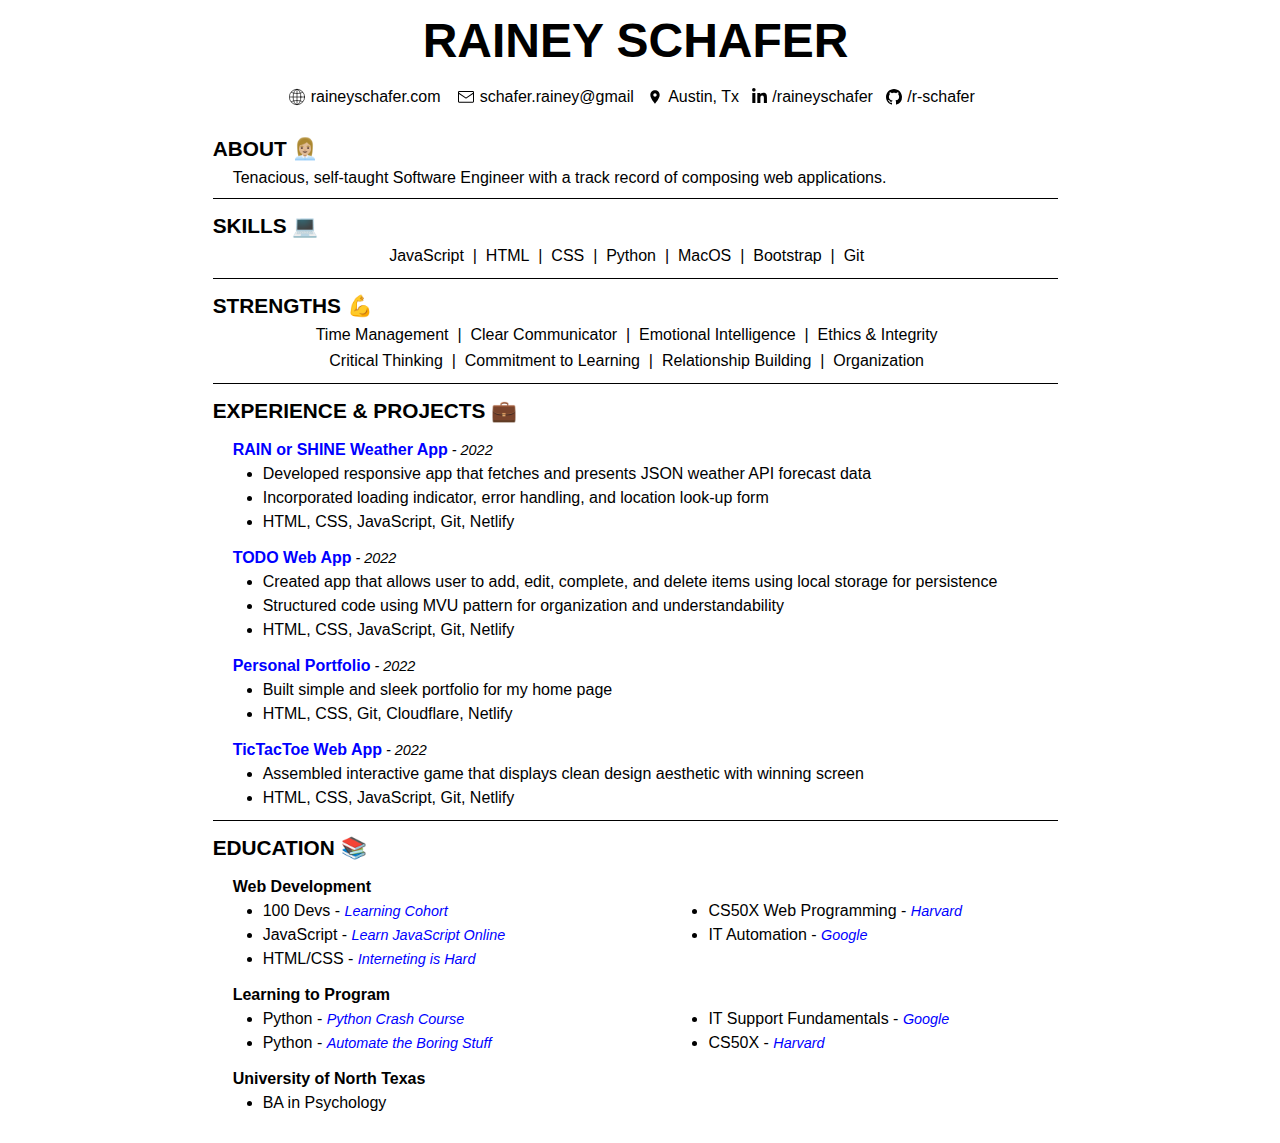
==== commit bad24ea1: "Updated todo link and added edit as a todo function" ====
--- a/resume/index.html
+++ b/resume/index.html
@@ -192,9 +192,9 @@
                             <li>HTML, CSS, JavaScript, Git, Netlify</li>
                         </ul>
 
-                        <h3><a href="https://regal-alfajores-3e26db.netlify.app/">TODO Web App</a><span> - 2022</span></h3>
-                        <ul>
-                            <li>Created app that allows user to add, complete, and delete items using local storage for persistence</li>
+                        <h3><a href="https://extraordinary-moonbeam-0c3291.netlify.app">TODO Web App</a><span> - 2022</span></h3>
+                        <ul>
+                            <li>Created app that allows user to add, edit, complete, and delete items using local storage for persistence</li>
                             <li>Structured code using MVU pattern for organization and understandability</li>                         
                             <li>HTML, CSS, JavaScript, Git, Netlify</li>
                         </ul>
